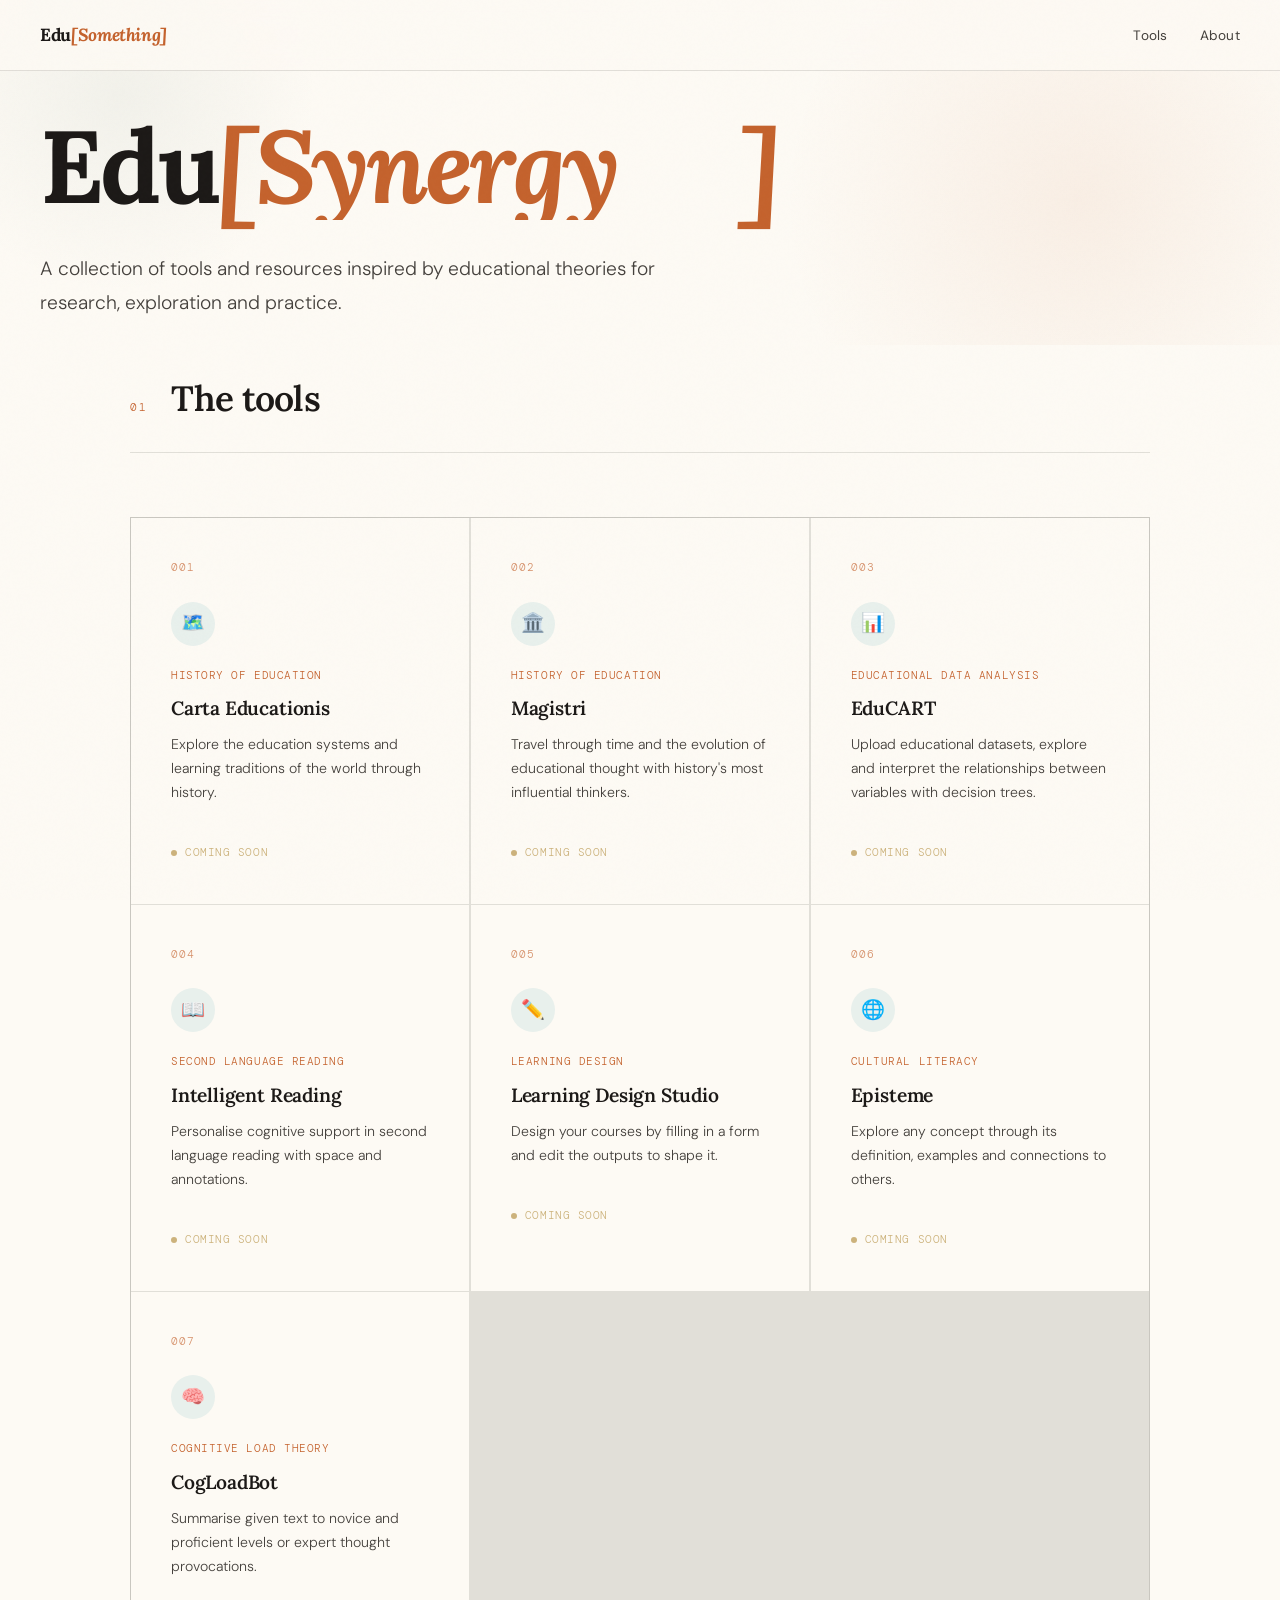
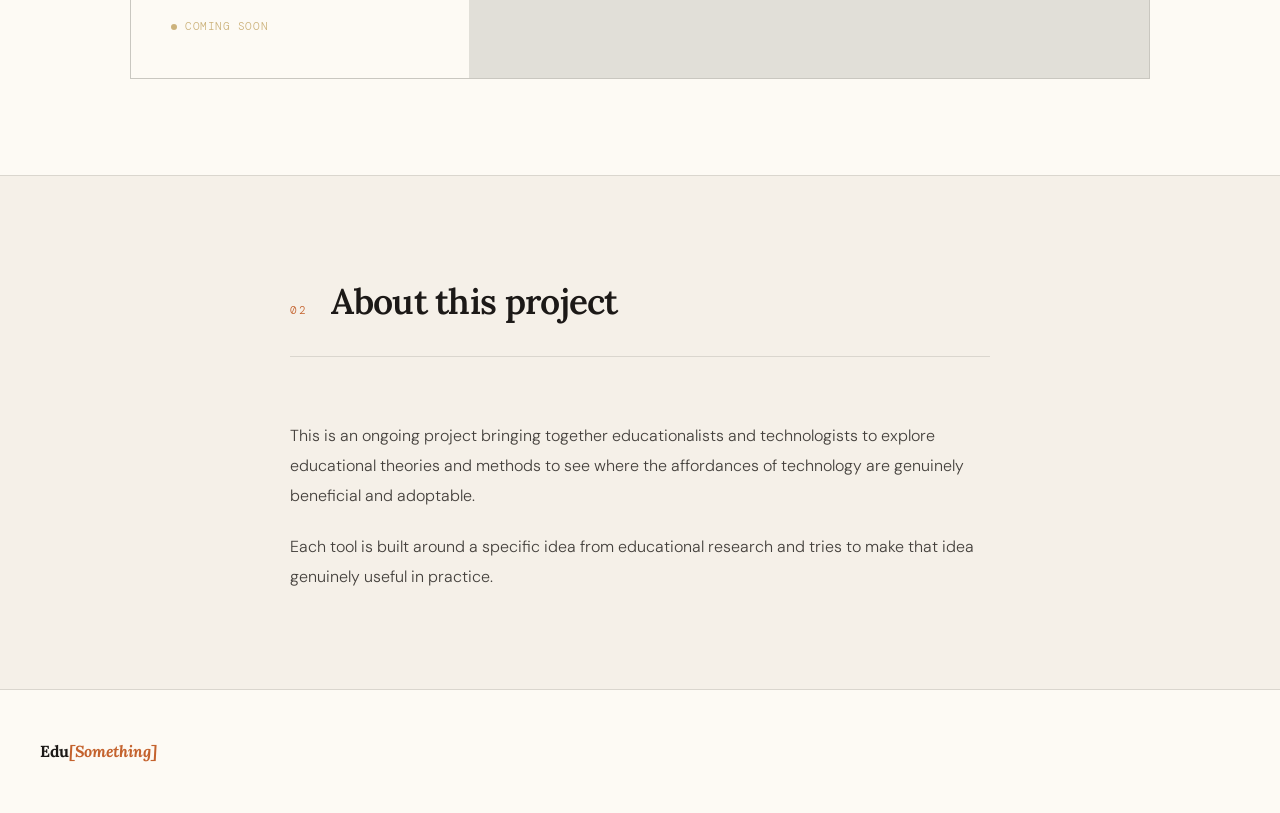
==== index.html @ bf82ec3a "Add files via upload" ====
<!DOCTYPE html>
<html lang="en">
<head>
<meta charset="UTF-8">
<meta name="viewport" content="width=device-width, initial-scale=1.0">
<title>Edu[Something] — Educational Tools That Actually Think</title>
<link rel="preconnect" href="https://fonts.googleapis.com">
<link rel="preconnect" href="https://fonts.gstatic.com" crossorigin>
<link href="https://fonts.googleapis.com/css2?family=Lora:ital,wght@0,400;0,600;0,700;1,400&family=DM+Sans:wght@300;400;500&family=DM+Mono:wght@400;500&display=swap" rel="stylesheet">

<style>
  :root {
    --cream: #F5F0E8;
    --warm-white: #FDFAF4;
    --ink: #1C1917;
    --ink-light: #44403C;
    --terracotta: #C4622D;
    --terracotta-light: #E8845A;
    --sage: #5C7A6B;
    --sage-light: #E8F0EC;
    --gold: #B8954A;
    --border: rgba(28,25,23,0.12);
  }

  *, *::before, *::after { box-sizing: border-box; margin: 0; padding: 0; }

  html { scroll-behavior: smooth; }

  body {
    background: var(--warm-white);
    color: var(--ink);
    font-family: 'DM Sans', sans-serif;
    font-weight: 300;
    line-height: 1.7;
    overflow-x: hidden;
  }

  /* ── NOISE TEXTURE OVERLAY ── */
  body::before {
    content: '';
    position: fixed;
    inset: 0;
    background-image: url("data:image/svg+xml,%3Csvg viewBox='0 0 256 256' xmlns='http://www.w3.org/2000/svg'%3E%3Cfilter id='noise'%3E%3CfeTurbulence type='fractalNoise' baseFrequency='0.9' numOctaves='4' stitchTiles='stitch'/%3E%3C/filter%3E%3Crect width='100%25' height='100%25' filter='url(%23noise)' opacity='0.03'/%3E%3C/svg%3E");
    pointer-events: none;
    z-index: 1000;
    opacity: 0.4;
  }

  /* ── NAVIGATION ── */
  nav {
    position: fixed;
    top: 0;
    left: 0;
    right: 0;
    z-index: 100;
    padding: 1.25rem 2.5rem;
    display: flex;
    justify-content: space-between;
    align-items: center;
    background: rgba(253,250,244,0.85);
    backdrop-filter: blur(12px);
    border-bottom: 1px solid var(--border);
  }

  .nav-logo {
    font-family: 'Lora', serif;
    font-weight: 700;
    font-size: 1.1rem;
    color: var(--ink);
    text-decoration: none;
    letter-spacing: -0.02em;
  }

  .nav-logo .bracket {
    color: var(--terracotta);
    font-style: italic;
  }

  .nav-links {
    display: flex;
    gap: 2rem;
    list-style: none;
  }

  .nav-links a {
    font-size: 0.85rem;
    font-weight: 400;
    color: var(--ink-light);
    text-decoration: none;
    letter-spacing: 0.02em;
    transition: color 0.2s;
  }

  .nav-links a:hover { color: var(--terracotta); }

  /* ── HERO ── */
  .hero {
    display: flex;
    flex-direction: column;
    justify-content: center;
    padding: 7rem 2.5rem 1.5rem;
    position: relative;
    overflow: hidden;
  }

  .hero-bg-circle {
    position: absolute;
    border-radius: 50%;
    pointer-events: none;
  }

  .hero-bg-circle-1 {
    width: 600px;
    height: 600px;
    background: radial-gradient(circle, rgba(196,98,45,0.08) 0%, transparent 70%);
    top: -100px;
    right: -100px;
    animation: drift 12s ease-in-out infinite alternate;
  }

  .hero-bg-circle-2 {
    width: 400px;
    height: 400px;
    background: radial-gradient(circle, rgba(92,122,107,0.07) 0%, transparent 70%);
    bottom: 50px;
    left: -80px;
    animation: drift 15s ease-in-out infinite alternate-reverse;
  }

  @keyframes drift {
    from { transform: translate(0, 0) scale(1); }
    to { transform: translate(20px, 15px) scale(1.05); }
  }

  .hero-eyebrow {
    font-family: 'DM Mono', monospace;
    font-size: 0.75rem;
    letter-spacing: 0.15em;
    color: var(--terracotta);
    text-transform: uppercase;
    margin-bottom: 1.5rem;
    opacity: 0;
    animation: fadeUp 0.8s 0.2s forwards;
  }

  .hero-title {
    font-family: 'Lora', serif;
    font-size: clamp(3.5rem, 8vw, 7rem);
    font-weight: 700;
    line-height: 1.05;
    letter-spacing: -0.03em;
    max-width: 16ch;
    margin-bottom: 2rem;
    opacity: 0;
    animation: fadeUp 0.8s 0.4s forwards;
  }

  .hero-title .word-something {
    color: var(--terracotta);
    font-style: italic;
    position: relative;
    display: inline-block;
  }

  /* Cycling buzzwords */
  .buzzword-wrap {
    display: inline-block;
    overflow: hidden;
    vertical-align: bottom;
    height: 1.05em;
    line-height: 1.05;
  }

  .buzzword-inner {
    display: flex;
    flex-direction: column;
    animation: cycleBuzz 9s ease-in-out infinite;
  }

  .buzzword-inner span {
    display: block;
    height: 1.05em;
    line-height: 1.05;
  }

  @keyframes cycleBuzz {
    0%,15%   { transform: translateY(0); }
    20%,35%  { transform: translateY(-1.05em); }
    40%,55%  { transform: translateY(-2.1em); }
    60%,75%  { transform: translateY(-3.15em); }
    80%,95%  { transform: translateY(-4.2em); }
    100%     { transform: translateY(-5.25em); }
  }

  .hero-subtitle {
    font-size: clamp(1rem, 2vw, 1.2rem);
    color: var(--ink-light);
    max-width: 52ch;
    margin-bottom: 0;
    line-height: 1.8;
    opacity: 0;
    animation: fadeUp 0.8s 0.6s forwards;
  }

  .hero-subtitle em {
    color: var(--ink);
    font-style: normal;
    font-weight: 500;
  }

  .hero-cta {
    display: inline-flex;
    align-items: center;
    gap: 0.75rem;
    background: var(--ink);
    color: var(--warm-white);
    text-decoration: none;
    padding: 1rem 2rem;
    font-size: 0.9rem;
    font-weight: 500;
    letter-spacing: 0.02em;
    transition: background 0.2s, transform 0.2s;
    opacity: 0;
    animation: fadeUp 0.8s 0.8s forwards;
  }

  .hero-cta:hover {
    background: var(--terracotta);
    transform: translateY(-2px);
  }

  .hero-cta svg {
    transition: transform 0.2s;
  }

  .hero-cta:hover svg {
    transform: translateX(4px);
  }

  .hero-scroll-hint {
    position: absolute;
    bottom: 2.5rem;
    left: 50%;
    transform: translateX(-50%);
    font-family: 'DM Mono', monospace;
    font-size: 0.7rem;
    letter-spacing: 0.1em;
    color: var(--ink-light);
    opacity: 0.5;
    display: flex;
    flex-direction: column;
    align-items: center;
    gap: 0.5rem;
    animation: fadeUp 1s 1.2s forwards, bobble 2s 2s ease-in-out infinite;
    opacity: 0;
  }

  @keyframes bobble {
    0%, 100% { transform: translateX(-50%) translateY(0); }
    50% { transform: translateX(-50%) translateY(5px); }
  }

  .scroll-line {
    width: 1px;
    height: 40px;
    background: linear-gradient(to bottom, var(--ink-light), transparent);
  }

  /* ── MANIFESTO STRIP ── */
  .manifesto {
    background: var(--ink);
    color: var(--cream);
    padding: 4rem 2.5rem;
    overflow: hidden;
    position: relative;
  }

  .manifesto-inner {
    max-width: 900px;
    margin: 0 auto;
    display: grid;
    grid-template-columns: auto 1fr;
    gap: 3rem;
    align-items: start;
  }

  .manifesto-label {
    font-family: 'DM Mono', monospace;
    font-size: 0.7rem;
    letter-spacing: 0.15em;
    color: var(--terracotta-light);
    text-transform: uppercase;
    writing-mode: vertical-rl;
    transform: rotate(180deg);
    align-self: center;
  }

  .manifesto-text {
    font-family: 'Lora', serif;
    font-size: clamp(1.1rem, 2.5vw, 1.5rem);
    line-height: 1.8;
    font-weight: 400;
  }

  .manifesto-text strong {
    color: var(--terracotta-light);
    font-weight: 600;
  }

  /* ── TOOLS SECTION ── */
  .tools {
    padding: 1.5rem 2.5rem 6rem;
    max-width: 1100px;
    margin: 0 auto;
  }

  .section-header {
    display: flex;
    align-items: baseline;
    gap: 1.5rem;
    margin-bottom: 4rem;
    border-bottom: 1px solid var(--border);
    padding-bottom: 1.5rem;
  }

  .section-label {
    font-family: 'DM Mono', monospace;
    font-size: 0.7rem;
    letter-spacing: 0.15em;
    color: var(--terracotta);
    text-transform: uppercase;
  }

  .section-title {
    font-family: 'Lora', serif;
    font-size: clamp(1.5rem, 3vw, 2.2rem);
    font-weight: 600;
    letter-spacing: -0.02em;
  }

  .tools-grid {
    display: grid;
    grid-template-columns: repeat(auto-fill, minmax(300px, 1fr));
    gap: 1.5px;
    background: var(--border);
    border: 1px solid var(--border);
  }

  .tool-card {
    background: var(--warm-white);
    padding: 2.5rem;
    position: relative;
    overflow: hidden;
    transition: background 0.3s;
    cursor: default;
  }

  .tool-card::before {
    content: '';
    position: absolute;
    top: 0;
    left: 0;
    right: 0;
    height: 3px;
    background: var(--terracotta);
    transform: scaleX(0);
    transform-origin: left;
    transition: transform 0.4s ease;
  }

  .tool-card:hover::before { transform: scaleX(1); }
  .tool-card:hover { background: var(--cream); }

  .tool-number {
    font-family: 'DM Mono', monospace;
    font-size: 0.7rem;
    color: var(--terracotta);
    letter-spacing: 0.1em;
    margin-bottom: 1.5rem;
    opacity: 0.7;
  }

  .tool-icon {
    width: 44px;
    height: 44px;
    background: var(--sage-light);
    border-radius: 50%;
    display: flex;
    align-items: center;
    justify-content: center;
    margin-bottom: 1.25rem;
    font-size: 1.2rem;
  }

  .tool-name {
    font-family: 'Lora', serif;
    font-size: 1.2rem;
    font-weight: 600;
    letter-spacing: -0.01em;
    margin-bottom: 0.75rem;
    line-height: 1.3;
  }

  .tool-theory {
    font-family: 'DM Mono', monospace;
    font-size: 0.68rem;
    letter-spacing: 0.05em;
    color: var(--terracotta);
    margin-bottom: 0.75rem;
    text-transform: uppercase;
  }

  .tool-desc {
    font-size: 0.88rem;
    color: var(--ink-light);
    line-height: 1.7;
    margin-bottom: 2rem;
  }

  .tool-status {
    display: inline-flex;
    align-items: center;
    gap: 0.5rem;
    font-family: 'DM Mono', monospace;
    font-size: 0.7rem;
    letter-spacing: 0.05em;
    color: var(--sage);
    text-transform: uppercase;
  }

  .tool-status.coming-soon { color: var(--gold); opacity: 0.7; }

  .status-dot {
    width: 6px;
    height: 6px;
    border-radius: 50%;
    background: currentColor;
    animation: pulse 2s ease-in-out infinite;
  }

  .tool-status.coming-soon .status-dot { animation: none; }

  @keyframes pulse {
    0%, 100% { opacity: 1; transform: scale(1); }
    50% { opacity: 0.4; transform: scale(0.8); }
  }

  /* ── ABOUT / PHILOSOPHY ── */
  .about {
    background: var(--cream);
    padding: 6rem 2.5rem;
    border-top: 1px solid var(--border);
    border-bottom: 1px solid var(--border);
  }

  .about-inner {
    max-width: 700px;
    margin: 0 auto;
  }

  .about-title {
    font-family: 'Lora', serif;
    font-size: clamp(1.5rem, 3vw, 2rem);
    font-weight: 600;
    margin-bottom: 1.5rem;
    letter-spacing: -0.02em;
  }

  .about-body {
    font-size: 1rem;
    color: var(--ink-light);
    line-height: 1.9;
  }

  .about-body p + p { margin-top: 1.25rem; }

  .about-body strong {
    color: var(--ink);
    font-weight: 500;
  }

  /* ── FOOTER ── */
  footer {
    padding: 3rem 2.5rem;
    display: flex;
    justify-content: space-between;
    align-items: center;
    flex-wrap: wrap;
    gap: 1rem;
  }

  .footer-logo {
    font-family: 'Lora', serif;
    font-weight: 700;
    font-size: 1rem;
    letter-spacing: -0.02em;
  }

  .footer-logo .bracket { color: var(--terracotta); font-style: italic; }

  .footer-note {
    font-family: 'DM Mono', monospace;
    font-size: 0.68rem;
    letter-spacing: 0.05em;
    color: var(--ink-light);
    opacity: 0.5;
  }

  /* ── ANIMATIONS ── */
  @keyframes fadeUp {
    from { opacity: 0; transform: translateY(24px); }
    to { opacity: 1; transform: translateY(0); }
  }

  .reveal {
    opacity: 0;
    transform: translateY(20px);
    transition: opacity 0.7s ease, transform 0.7s ease;
  }

  .reveal.visible {
    opacity: 1;
    transform: translateY(0);
  }

  /* ── RESPONSIVE ── */
  @media (max-width: 640px) {
    nav { padding: 1rem 1.25rem; }
    .nav-links { display: none; }
    .hero { padding: 7rem 1.25rem 4rem; }
    .tools { padding: 4rem 1.25rem; }
    .about { padding: 4rem 1.25rem; }
    footer { padding: 2rem 1.25rem; }
    .manifesto-inner { grid-template-columns: 1fr; gap: 1rem; }
    .manifesto-label { writing-mode: horizontal-tb; transform: none; }
  }
</style>
</head>
<body>

<!-- NAV -->
<nav>
  <a class="nav-logo" href="#">Edu<span class="bracket">[Something]</span></a>
  <ul class="nav-links">
    <li><a href="#tools">Tools</a></li>
    <li><a href="#about">About</a></li>
  </ul>
</nav>

<!-- HERO -->
<section class="hero">
  <div class="hero-bg-circle hero-bg-circle-1"></div>
  <div class="hero-bg-circle hero-bg-circle-2"></div>

  <h1 class="hero-title">
    Edu<span class="word-something"><span class="bracket">[</span><span class="buzzword-wrap"><span class="buzzword-inner">
      <span>Synergy</span>
      <span>Disruption</span>
      <span>Innovation</span>
      <span>Excellence</span>
      <span>Impact</span>
      <span>Synergy</span>
    </span></span><span class="bracket">]</span></span>
  </h1>

  <p class="hero-subtitle">
    A collection of tools and resources inspired by educational theories for research, exploration and practice.
  </p>


</section>

<!-- TOOLS -->
<section class="tools" id="tools">
  <div class="section-header reveal">
    <span class="section-label">01</span>
    <h2 class="section-title">The tools</h2>
  </div>

  <div class="tools-grid">

    <!-- Tool 1: Carta Educationis -->
    <div class="tool-card reveal">
      <div class="tool-number">001</div>
      <div class="tool-icon">🗺️</div>
      <div class="tool-theory">History of Education</div>
      <h3 class="tool-name">Carta Educationis</h3>
      <p class="tool-desc">Explore the education systems and learning traditions of the world through history.</p>
      <span class="tool-status coming-soon">
        <span class="status-dot"></span>
        Coming soon
      </span>
    </div>

    <!-- Tool 2: Magistri -->
    <div class="tool-card reveal">
      <div class="tool-number">002</div>
      <div class="tool-icon">🏛️</div>
      <div class="tool-theory">History of Education</div>
      <h3 class="tool-name">Magistri</h3>
      <p class="tool-desc">Travel through time and the evolution of educational thought with history's most influential thinkers.</p>
      <span class="tool-status coming-soon">
        <span class="status-dot"></span>
        Coming soon
      </span>
    </div>

    <!-- Tool 3: EduCART -->
    <div class="tool-card reveal">
      <div class="tool-number">003</div>
      <div class="tool-icon">📊</div>
      <div class="tool-theory">Educational Data Analysis</div>
      <h3 class="tool-name">EduCART</h3>
      <p class="tool-desc">Upload educational datasets, explore and interpret the relationships between variables with decision trees.</p>
      <span class="tool-status coming-soon">
        <span class="status-dot"></span>
        Coming soon
      </span>
    </div>

    <!-- Tool 4: Intelligent Reading -->
    <div class="tool-card reveal">
      <div class="tool-number">004</div>
      <div class="tool-icon">📖</div>
      <div class="tool-theory">Second Language Reading</div>
      <h3 class="tool-name">Intelligent Reading</h3>
      <p class="tool-desc">Personalise cognitive support in second language reading with space and annotations.</p>
      <span class="tool-status coming-soon">
        <span class="status-dot"></span>
        Coming soon
      </span>
    </div>

    <!-- Tool 5: Learning Design Studio -->
    <div class="tool-card reveal">
      <div class="tool-number">005</div>
      <div class="tool-icon">✏️</div>
      <div class="tool-theory">Learning Design</div>
      <h3 class="tool-name">Learning Design Studio</h3>
      <p class="tool-desc">Design your courses by filling in a form and edit the outputs to shape it.</p>
      <span class="tool-status coming-soon">
        <span class="status-dot"></span>
        Coming soon
      </span>
    </div>

    <!-- Tool 6: Episteme -->
    <div class="tool-card reveal">
      <div class="tool-number">006</div>
      <div class="tool-icon">🌐</div>
      <div class="tool-theory">Cultural Literacy</div>
      <h3 class="tool-name">Episteme</h3>
      <p class="tool-desc">Explore any concept through its definition, examples and connections to others.</p>
      <span class="tool-status coming-soon">
        <span class="status-dot"></span>
        Coming soon
      </span>
    </div>

    <!-- Tool 7: CogLoadBot -->
    <div class="tool-card reveal">
      <div class="tool-number">007</div>
      <div class="tool-icon">🧠</div>
      <div class="tool-theory">Cognitive Load Theory</div>
      <h3 class="tool-name">CogLoadBot</h3>
      <p class="tool-desc">Summarise given text to novice and proficient levels or expert thought provocations.</p>
      <span class="tool-status coming-soon">
        <span class="status-dot"></span>
        Coming soon
      </span>
    </div>

  </div>
</section>

<!-- ABOUT -->
<section class="about" id="about">
  <div class="about-inner">
    <div class="section-header reveal">
      <span class="section-label">02</span>
      <h2 class="section-title">About this project</h2>
    </div>
    <div class="about-body reveal">
      <p>
        This is an ongoing project bringing together educationalists and technologists to explore educational theories and methods to see where the affordances of technology are genuinely beneficial and adoptable.
      </p>
      <p>
        Each tool is built around a specific idea from educational research and tries to make that idea genuinely useful in practice.
      </p>
    </div>
  </div>
</section>

<!-- FOOTER -->
<footer>
  <div class="footer-logo">Edu<span class="bracket">[Something]</span></div>

</footer>

<script>
  // Scroll reveal
  const reveals = document.querySelectorAll('.reveal');
  const observer = new IntersectionObserver((entries) => {
    entries.forEach((entry, i) => {
      if (entry.isIntersecting) {
        setTimeout(() => entry.target.classList.add('visible'), i * 80);
        observer.unobserve(entry.target);
      }
    });
  }, { threshold: 0.1 });
  reveals.forEach(el => observer.observe(el));
</script>

</body>
</html>
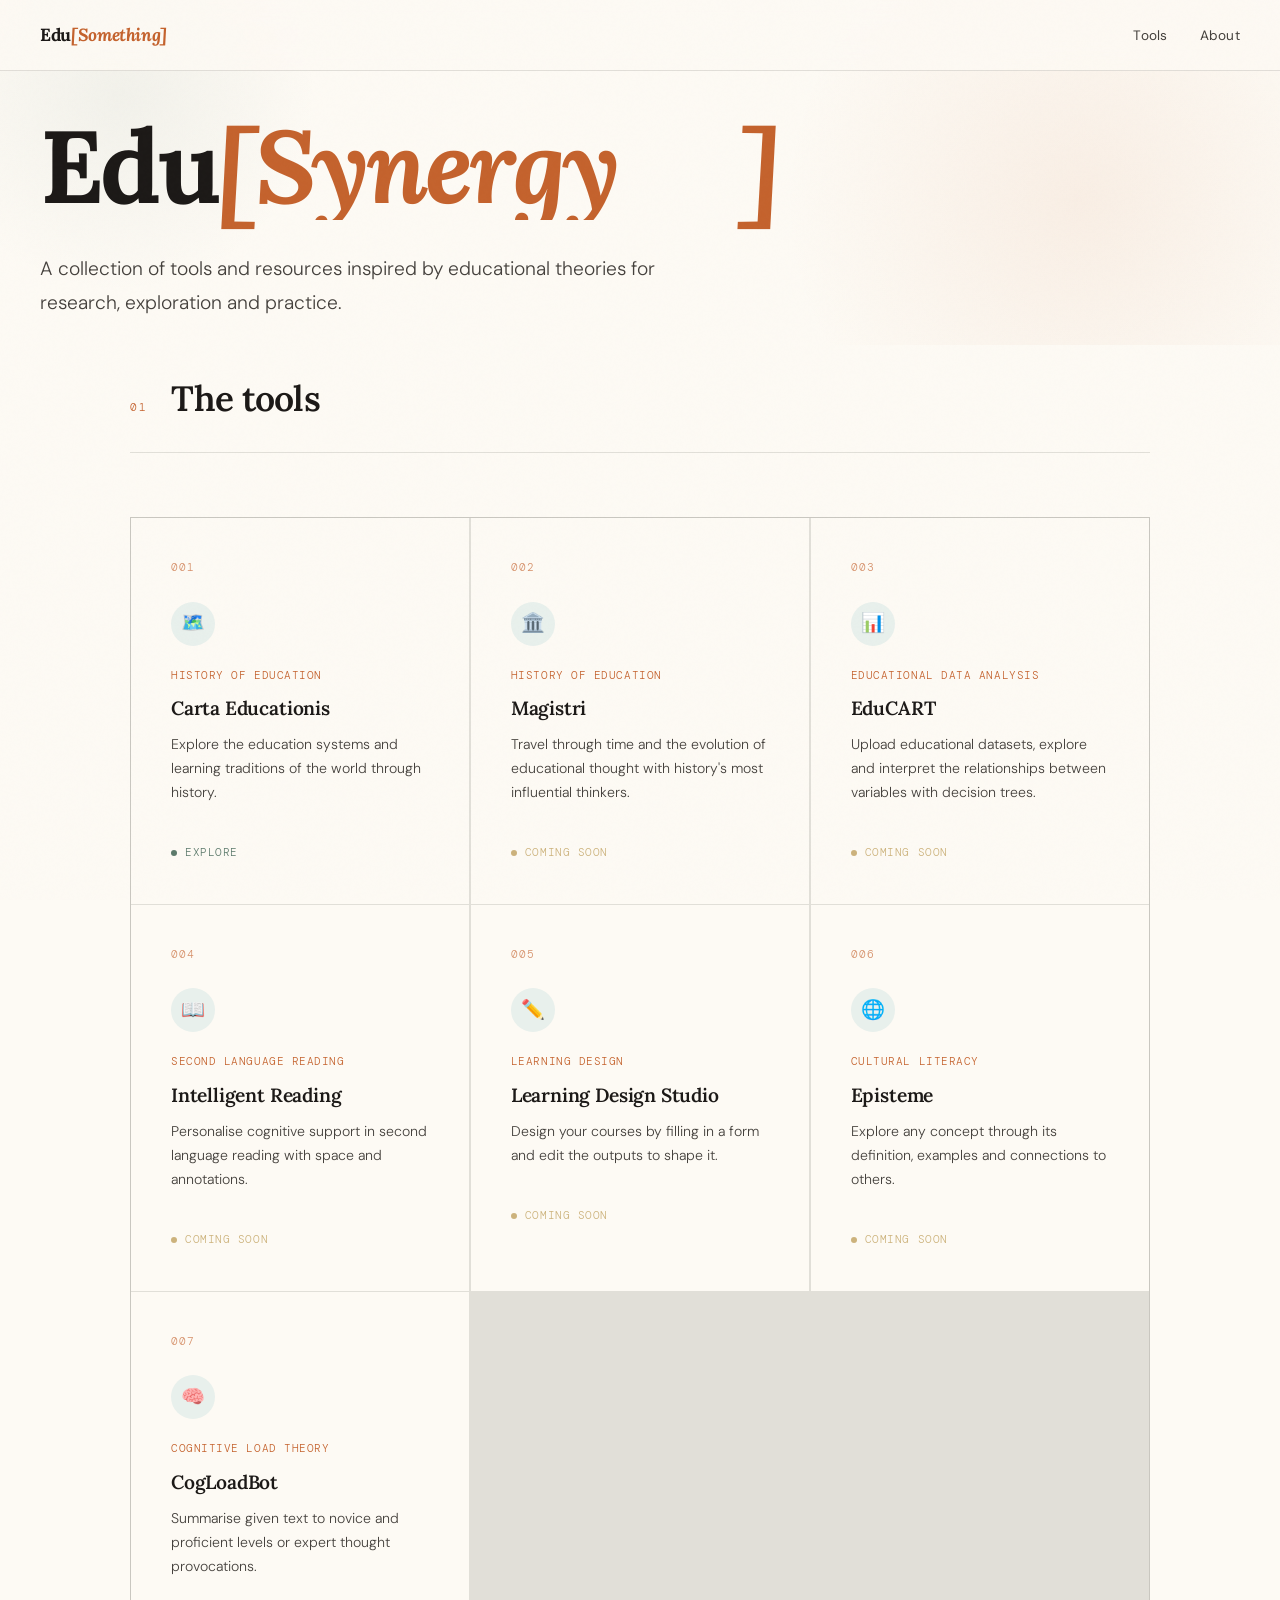
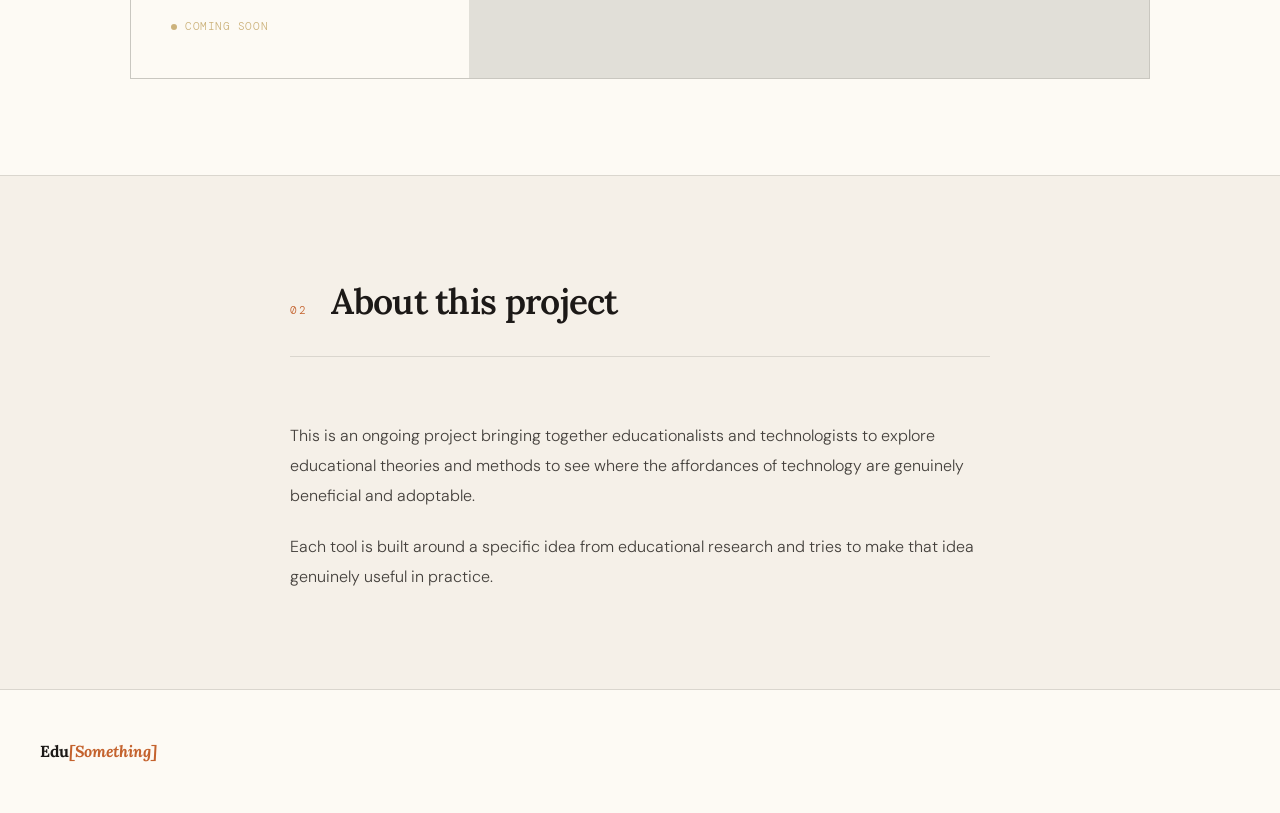
==== commit e559fe09: "Update index.html" ====
--- a/index.html
+++ b/index.html
@@ -580,17 +580,17 @@
   <div class="tools-grid">
 
     <!-- Tool 1: Carta Educationis -->
-    <div class="tool-card reveal">
+    <a class="tool-card reveal" href="carta-educationis-synopsis.html" style="text-decoration:none;color:inherit;display:block;">
       <div class="tool-number">001</div>
       <div class="tool-icon">🗺️</div>
       <div class="tool-theory">History of Education</div>
       <h3 class="tool-name">Carta Educationis</h3>
       <p class="tool-desc">Explore the education systems and learning traditions of the world through history.</p>
-      <span class="tool-status coming-soon">
+      <span class="tool-status">
         <span class="status-dot"></span>
-        Coming soon
+        Explore
       </span>
-    </div>
+    </a>
 
     <!-- Tool 2: Magistri -->
     <div class="tool-card reveal">
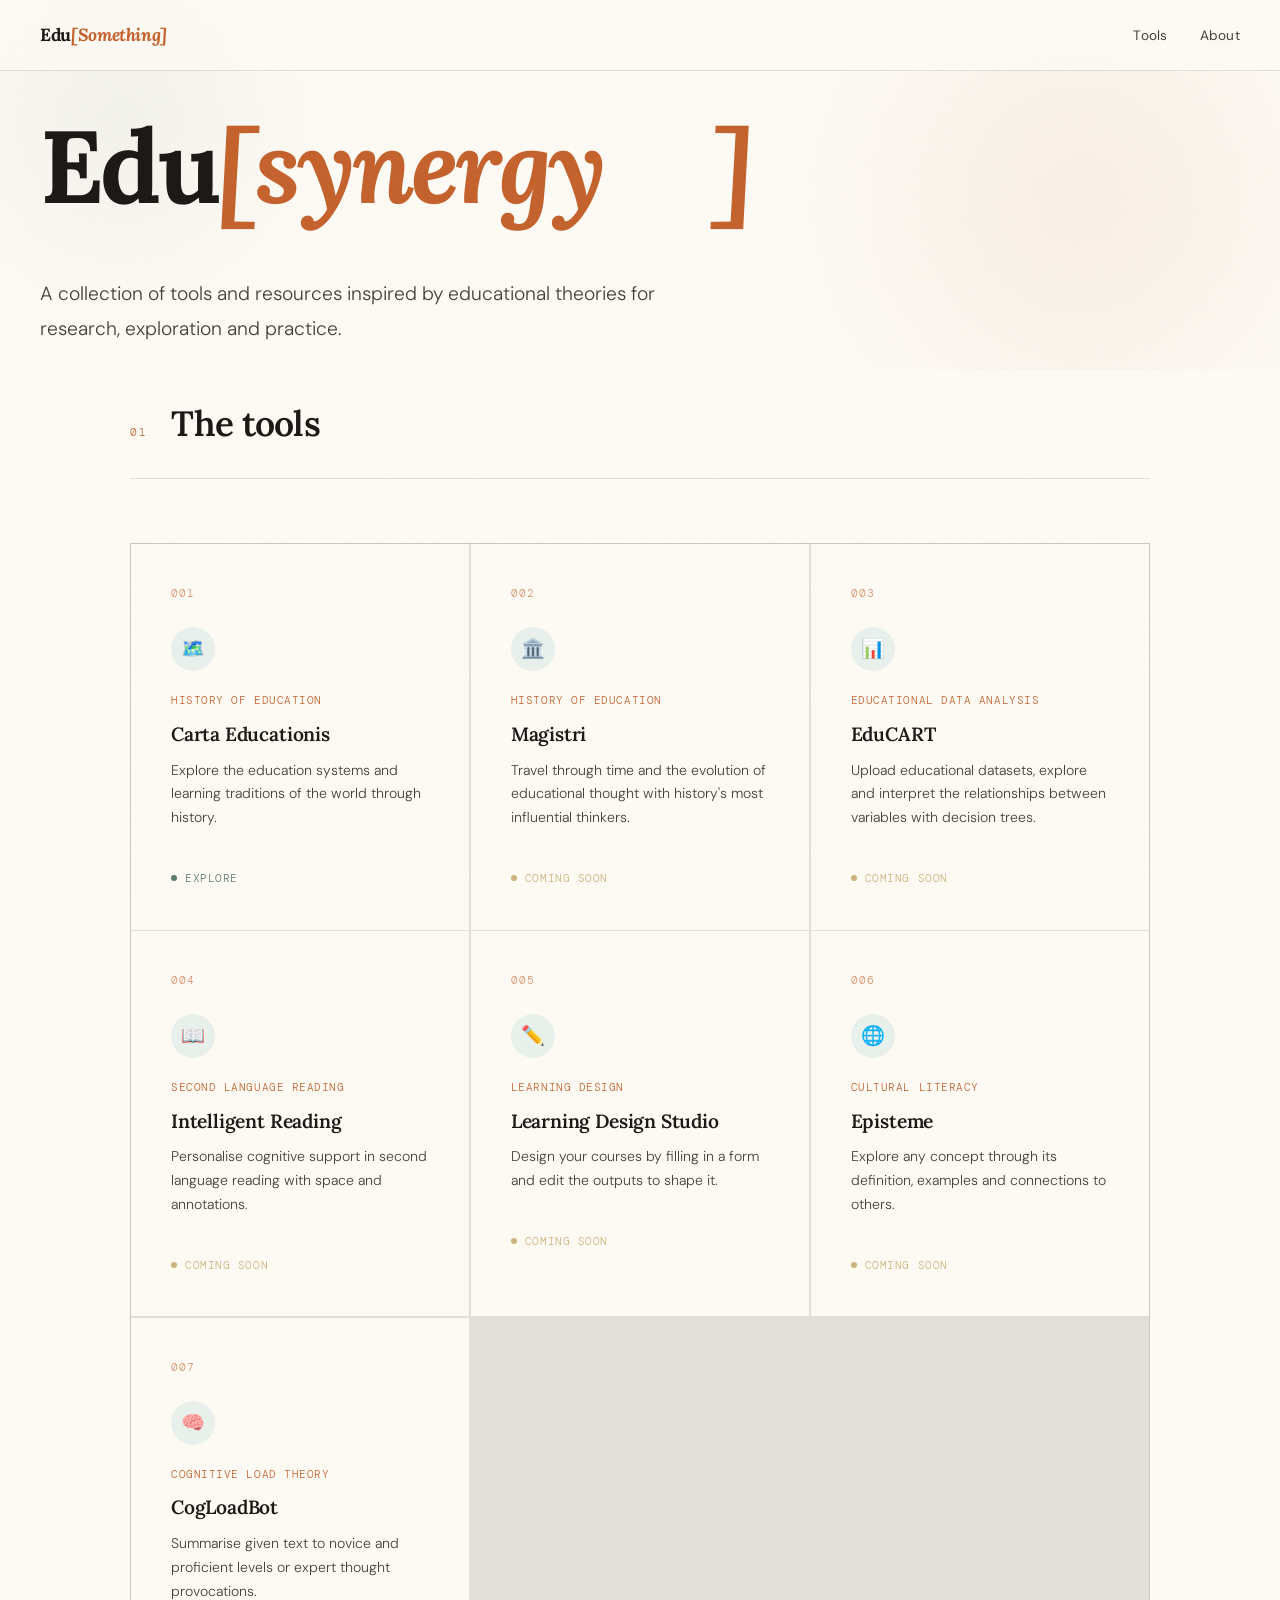
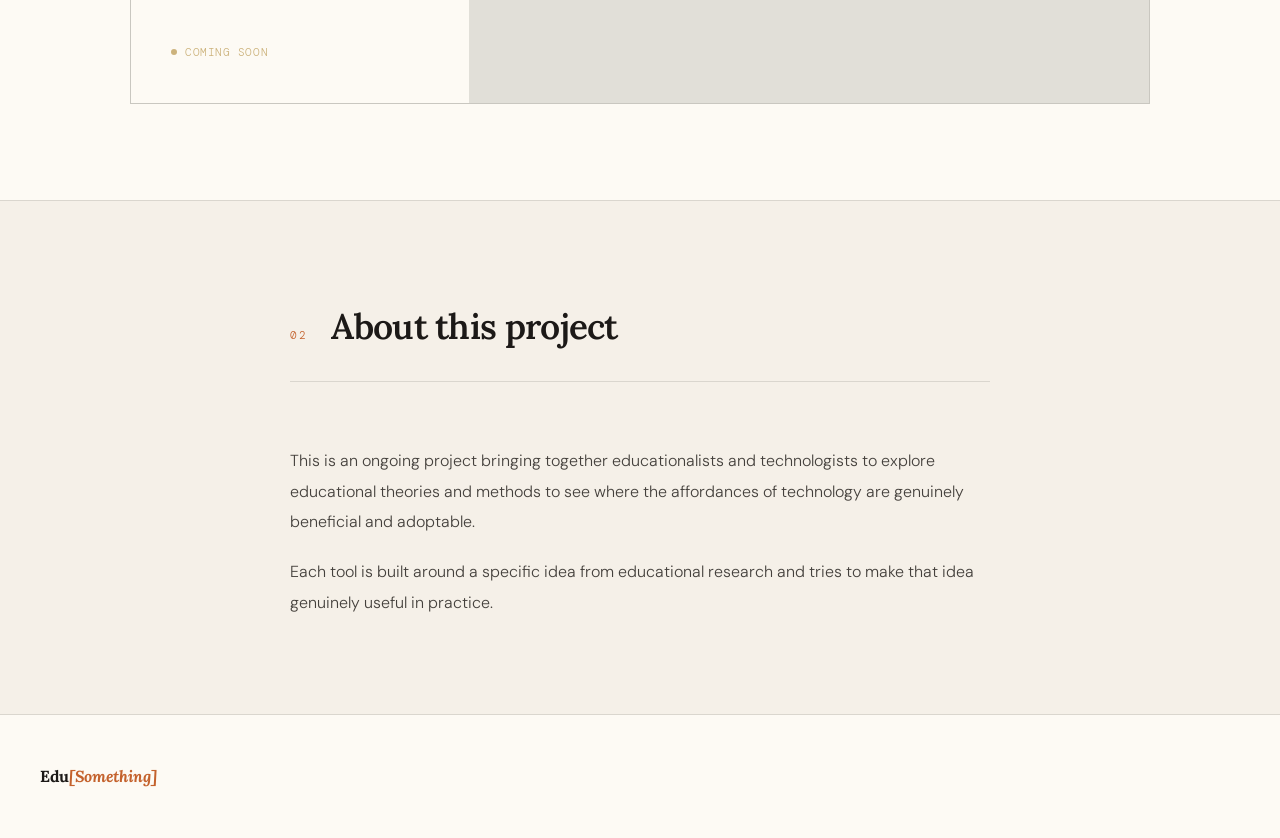
==== commit f9bdd9b9: "Update index.html" ====
--- a/index.html
+++ b/index.html
@@ -166,30 +166,37 @@
   .buzzword-wrap {
     display: inline-block;
     overflow: hidden;
-    vertical-align: bottom;
-    height: 1.05em;
+    vertical-align: top;
+    height: 1.3em;
     line-height: 1.05;
   }
 
   .buzzword-inner {
     display: flex;
     flex-direction: column;
-    animation: cycleBuzz 9s ease-in-out infinite;
+    animation: cycleBuzz 33s ease-in-out infinite;
   }
 
   .buzzword-inner span {
     display: block;
-    height: 1.05em;
+    height: 1.3em;
     line-height: 1.05;
+    padding-bottom: 0.25em;
   }
 
   @keyframes cycleBuzz {
-    0%,15%   { transform: translateY(0); }
-    20%,35%  { transform: translateY(-1.05em); }
-    40%,55%  { transform: translateY(-2.1em); }
-    60%,75%  { transform: translateY(-3.15em); }
-    80%,95%  { transform: translateY(-4.2em); }
-    100%     { transform: translateY(-5.25em); }
+    0%,8%    { transform: translateY(0); }
+    9%,17%   { transform: translateY(-1.3em); }
+    18%,26%  { transform: translateY(-2.6em); }
+    27%,35%  { transform: translateY(-3.9em); }
+    36%,44%  { transform: translateY(-5.2em); }
+    45%,53%  { transform: translateY(-6.5em); }
+    54%,62%  { transform: translateY(-7.8em); }
+    63%,71%  { transform: translateY(-9.1em); }
+    72%,80%  { transform: translateY(-10.4em); }
+    81%,89%  { transform: translateY(-11.7em); }
+    90%,98%  { transform: translateY(-13em); }
+    99%,100% { transform: translateY(0); }
   }
 
   .hero-subtitle {
@@ -554,12 +561,18 @@
 
   <h1 class="hero-title">
     Edu<span class="word-something"><span class="bracket">[</span><span class="buzzword-wrap"><span class="buzzword-inner">
-      <span>Synergy</span>
-      <span>Disruption</span>
-      <span>Innovation</span>
-      <span>Excellence</span>
-      <span>Impact</span>
-      <span>Synergy</span>
+      <span>synergy</span>
+      <span>ability</span>
+      <span>ruption</span>
+      <span>ification</span>
+      <span>alisation</span>
+      <span>formation</span>
+      <span>gagement</span>
+      <span>futures</span>
+      <span>lutions</span>
+      <span>nnovation</span>
+      <span>something</span>
+      <span>synergy</span>
     </span></span><span class="bracket">]</span></span>
   </h1>
 
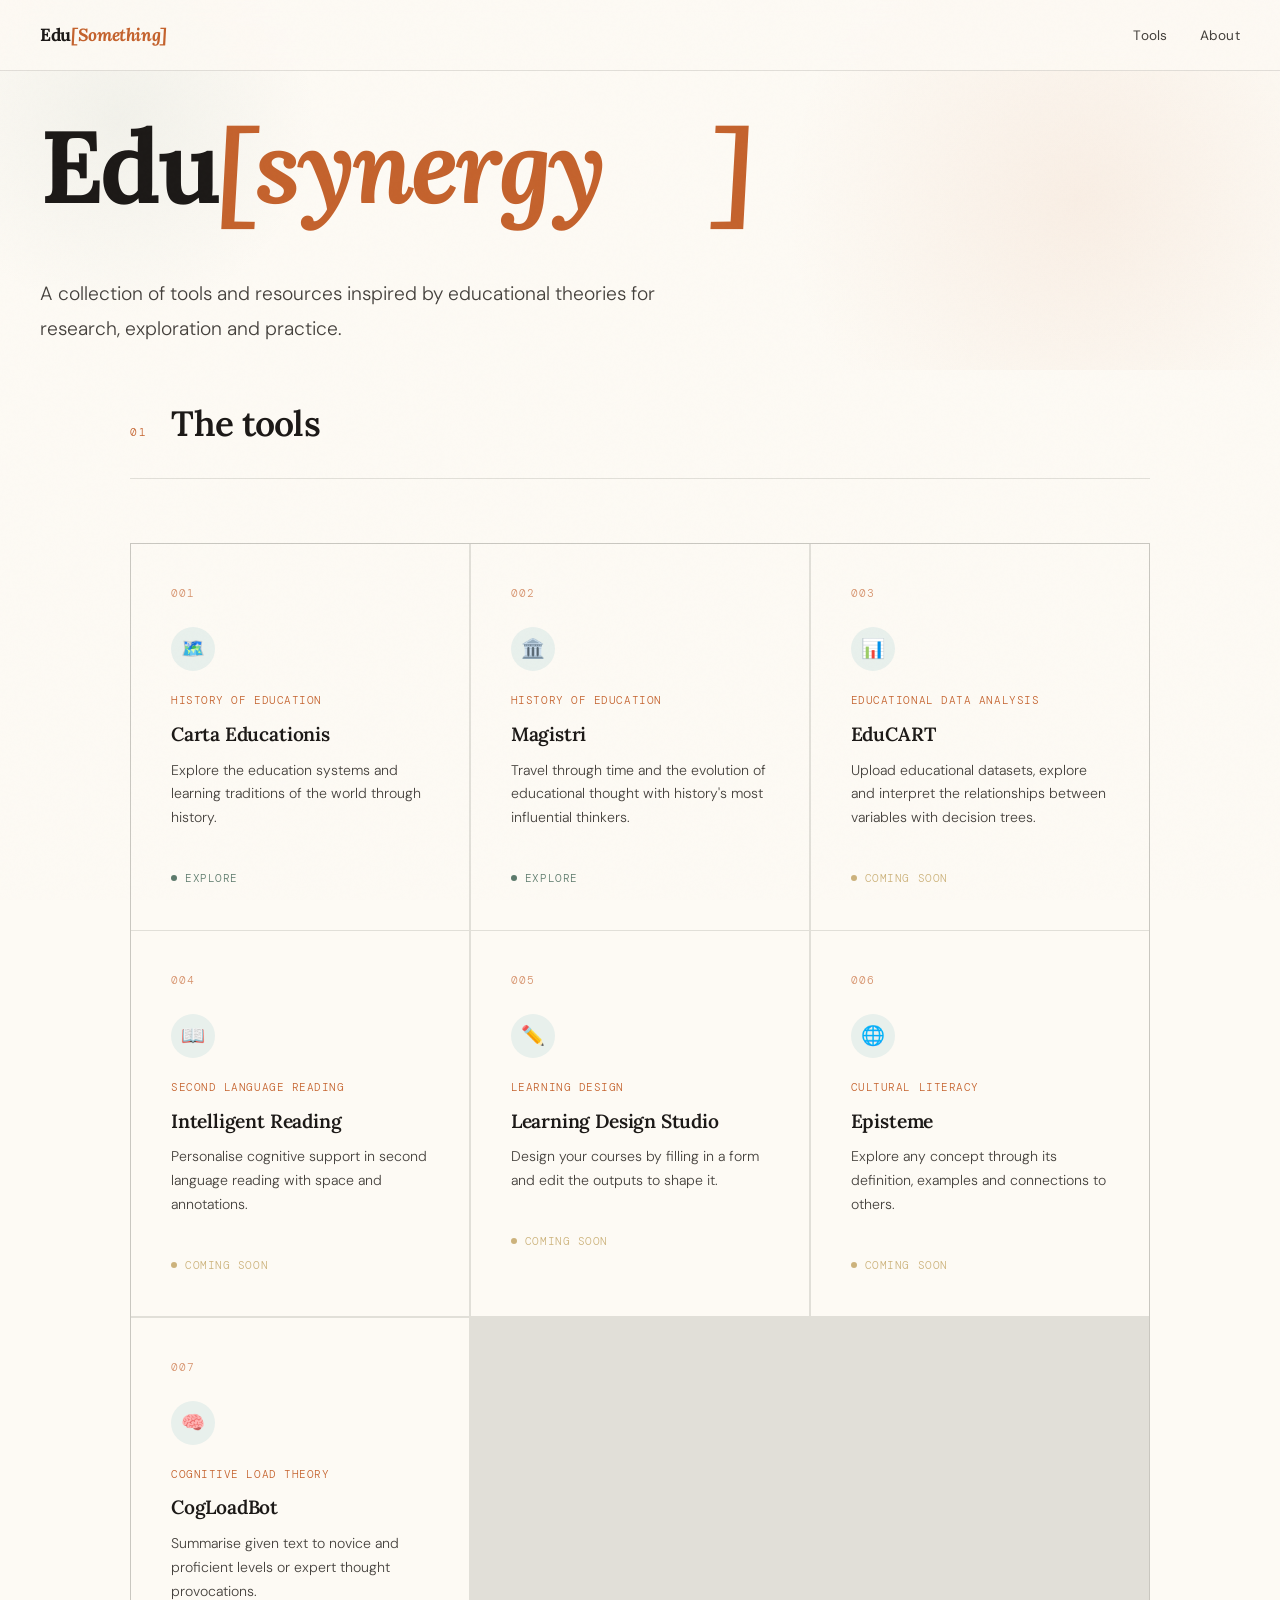
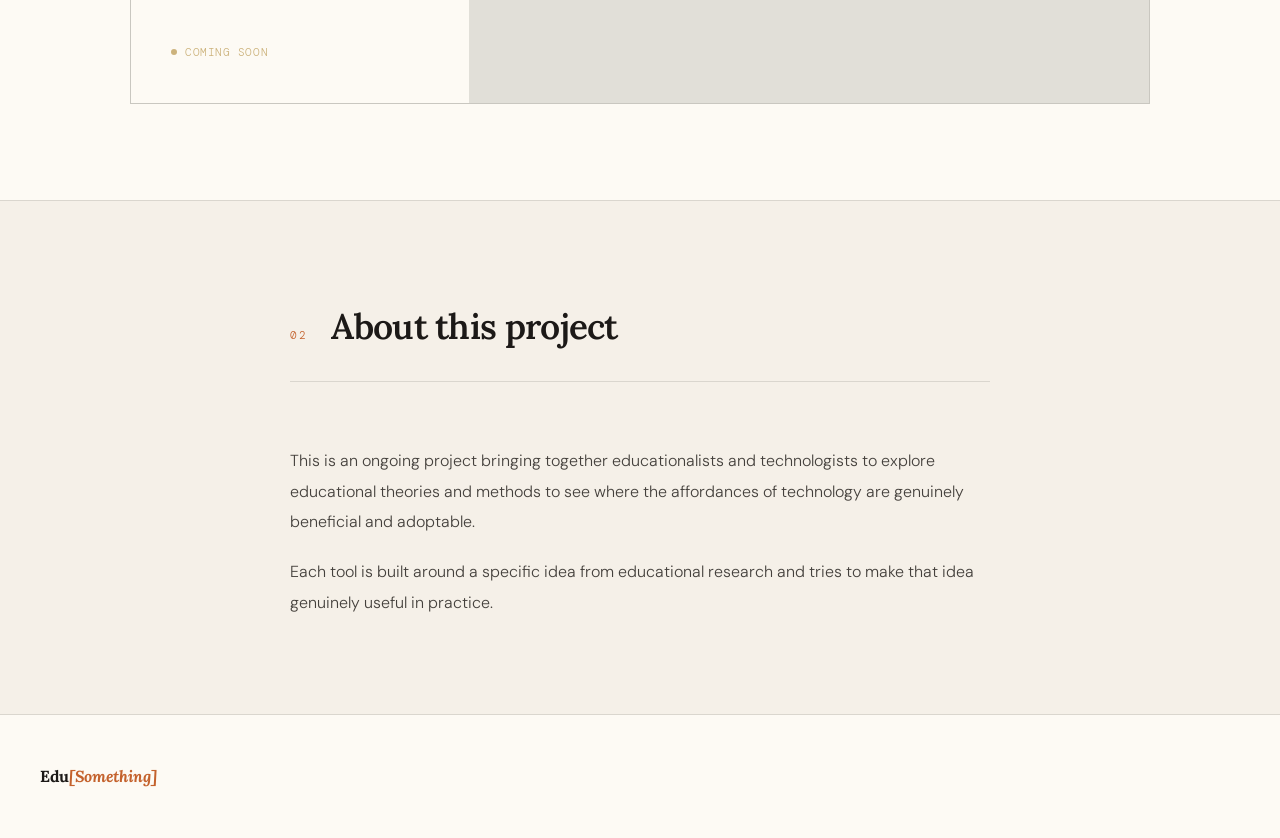
==== commit 8db73805: "Update index.html" ====
--- a/index.html
+++ b/index.html
@@ -606,17 +606,17 @@
     </a>
 
     <!-- Tool 2: Magistri -->
-    <div class="tool-card reveal">
+    <a class="tool-card reveal" href="magistri-synopsis.html" style="text-decoration:none;color:inherit;display:block;">
       <div class="tool-number">002</div>
       <div class="tool-icon">🏛️</div>
       <div class="tool-theory">History of Education</div>
       <h3 class="tool-name">Magistri</h3>
       <p class="tool-desc">Travel through time and the evolution of educational thought with history's most influential thinkers.</p>
-      <span class="tool-status coming-soon">
+      <span class="tool-status">
         <span class="status-dot"></span>
-        Coming soon
+        Explore
       </span>
-    </div>
+    </a>
 
     <!-- Tool 3: EduCART -->
     <div class="tool-card reveal">
